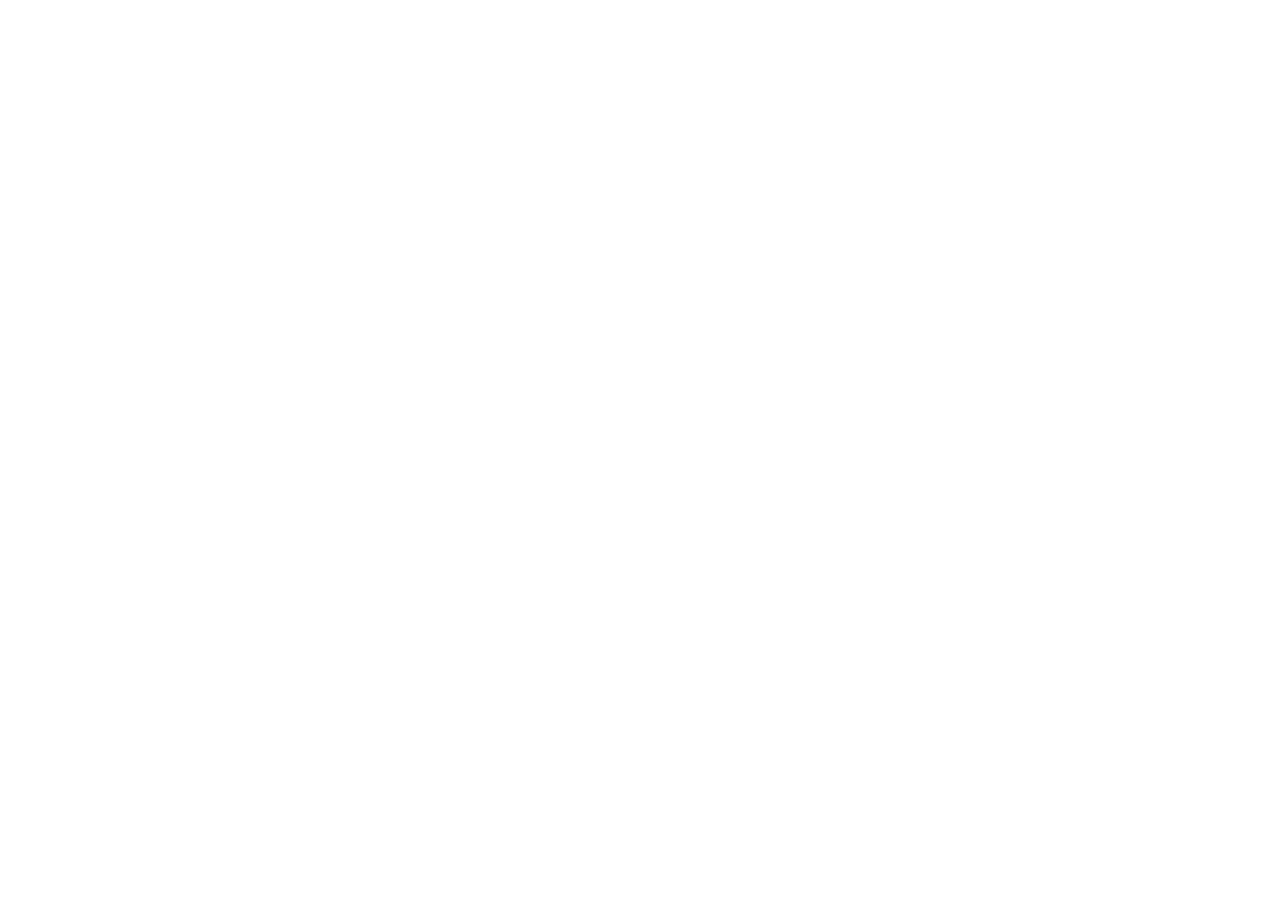
==== chase.html @ db8009ce "start" ====
<!DOCTYPE html>
<html lang="en">
<head>
    <meta charset="UTF-8">
    <meta http-equiv="X-UA-Compatible" content="IE=edge">
    <meta name="viewport" content="width=device-width, initial-scale=1.0">
    <link rel="stylesheet" href="styles\style.css">
    <title>Chase</title>
</head>
<body>
    
</body>
</html>
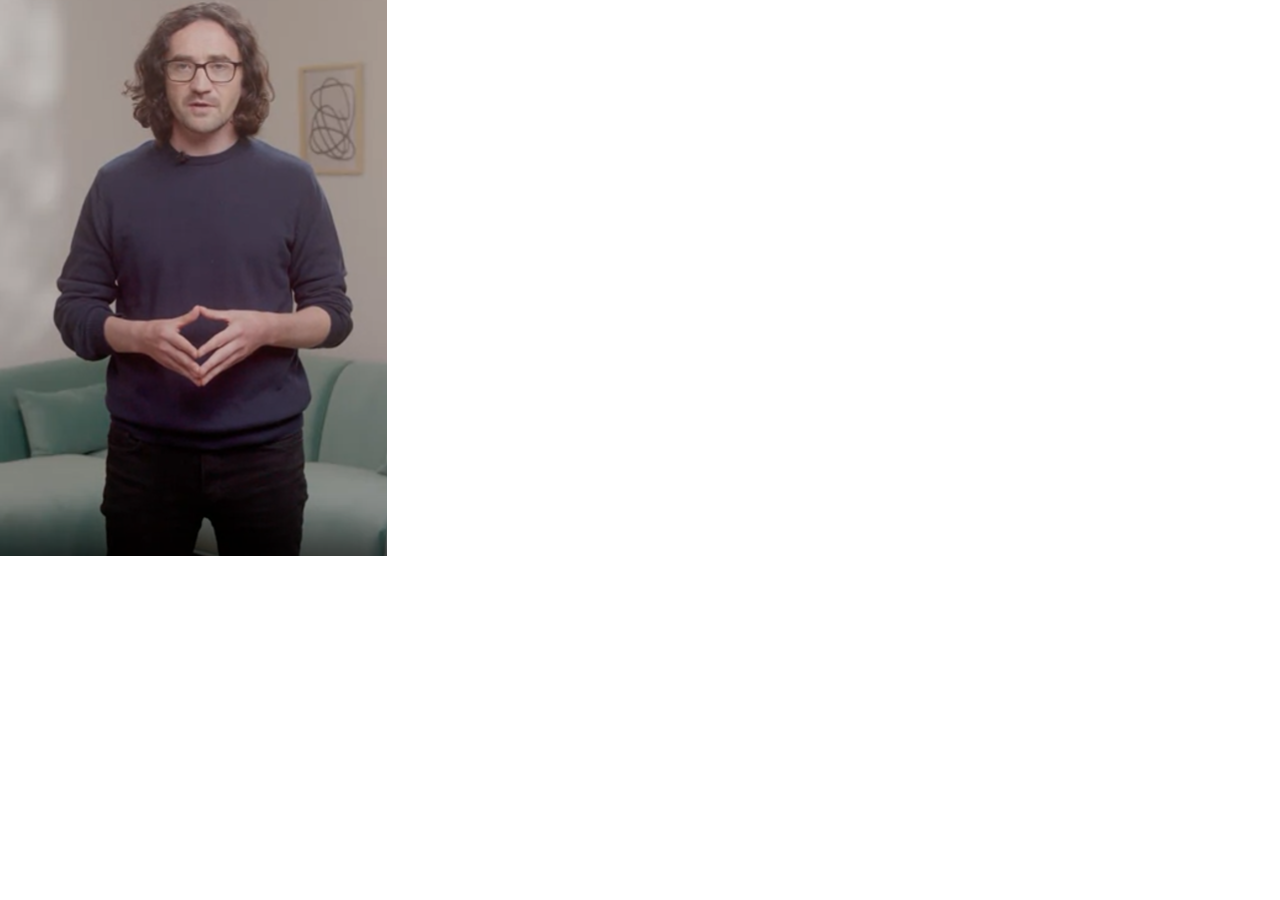
==== commit 4fd35d59: "da" ====
--- a/chase.html
+++ b/chase.html
@@ -8,6 +8,7 @@
     <title>Chase</title>
 </head>
 <body>
-    
+    <img class="man" src="man.png" alt="">
+    <div class="main"></div>
 </body>
 </html>